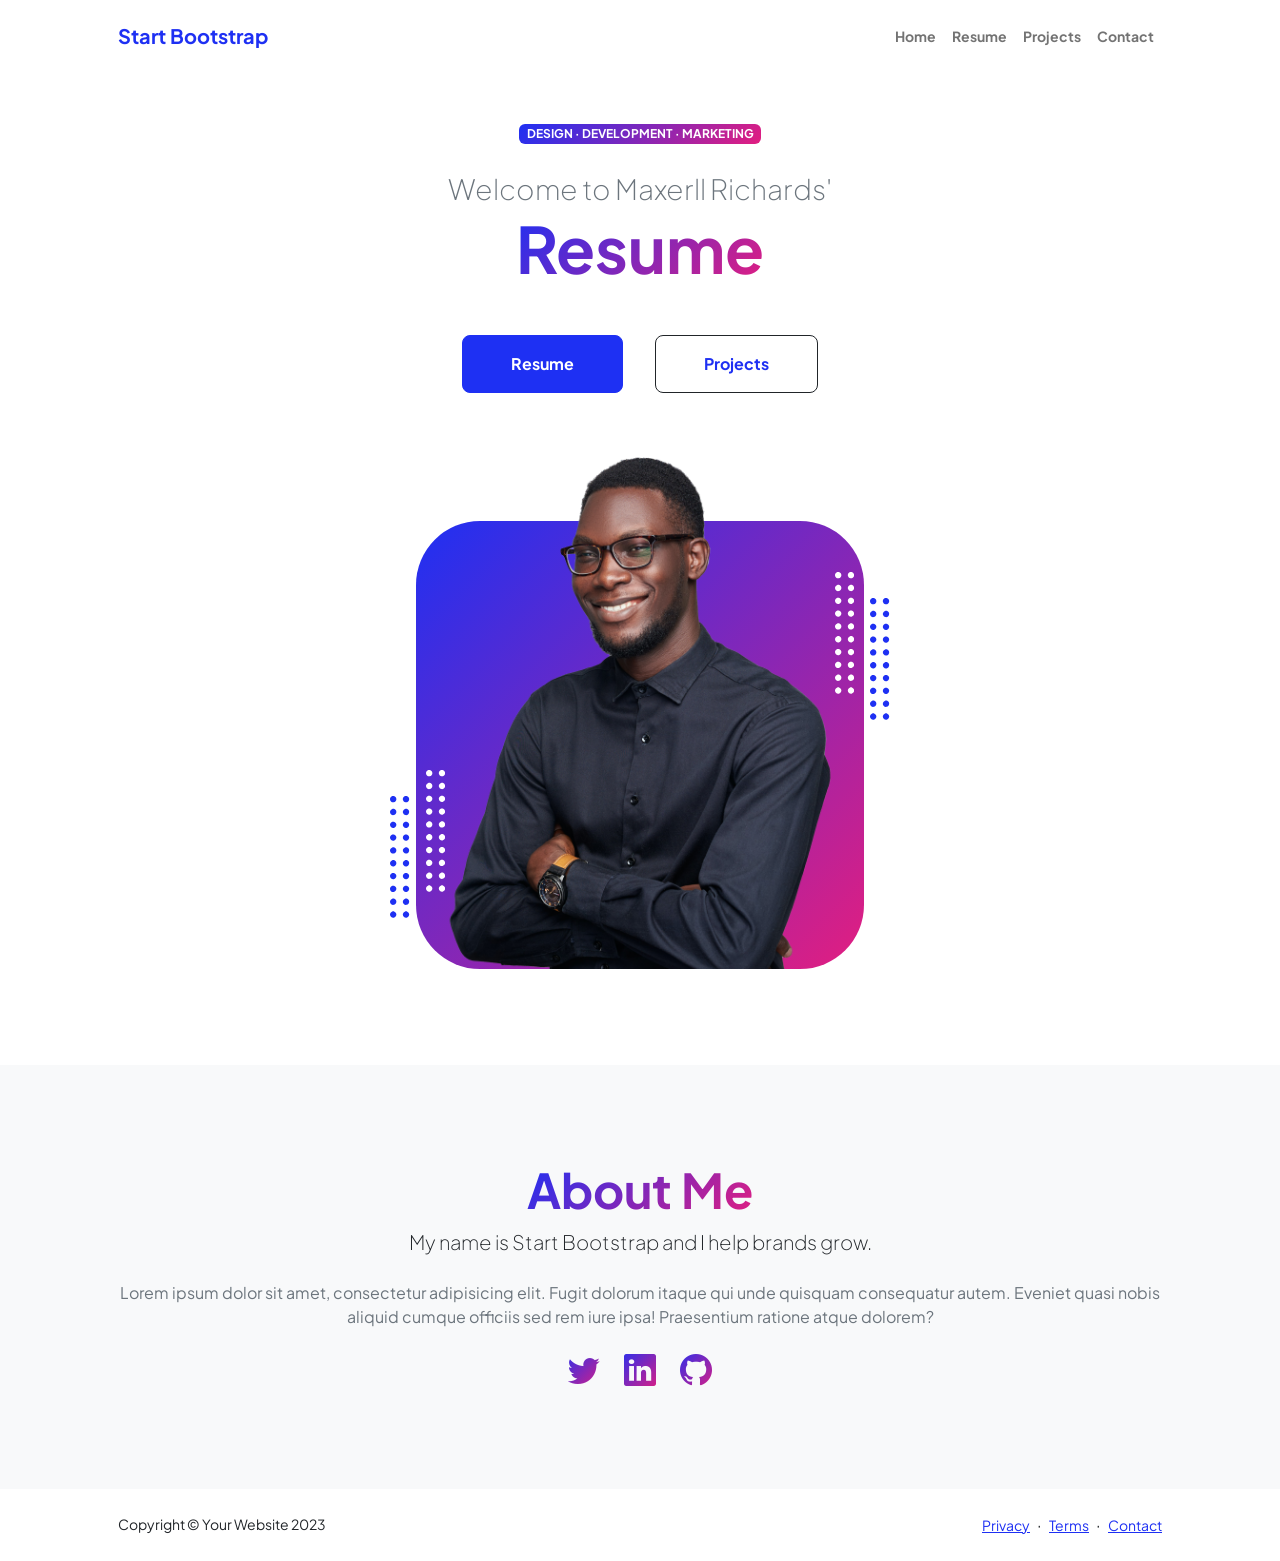
==== index.html @ 3e72905b "initial setup" ====
<!DOCTYPE html>
<html lang="en">
    <head>
        <meta charset="utf-8" />
        <meta name="viewport" content="width=device-width, initial-scale=1, shrink-to-fit=no" />
        <meta name="description" content="" />
        <meta name="author" content="" />
        <title>Personal - Start Bootstrap Theme</title>
        <!-- Favicon-->
        <link rel="icon" type="image/x-icon" href="assets/favicon.ico" />
        <!-- Custom Google font-->
        <link rel="preconnect" href="https://fonts.googleapis.com" />
        <link rel="preconnect" href="https://fonts.gstatic.com" crossorigin />
        <link href="https://fonts.googleapis.com/css2?family=Plus+Jakarta+Sans:wght@100;200;300;400;500;600;700;800;900&amp;display=swap" rel="stylesheet" />
        <!-- Bootstrap icons-->
        <link href="https://cdn.jsdelivr.net/npm/bootstrap-icons@1.8.1/font/bootstrap-icons.css" rel="stylesheet" />
        <!-- Core theme CSS (includes Bootstrap)-->
        <link href="css/styles.css" rel="stylesheet" />
    </head>
    <body class="d-flex flex-column h-100">
        <main class="flex-shrink-0">
            <!-- Navigation-->
            <nav class="navbar navbar-expand-lg navbar-light bg-white py-3">
                <div class="container px-5">
                    <a class="navbar-brand" href="index.html"><span class="fw-bolder text-primary">Start Bootstrap</span></a>
                    <button class="navbar-toggler" type="button" data-bs-toggle="collapse" data-bs-target="#navbarSupportedContent" aria-controls="navbarSupportedContent" aria-expanded="false" aria-label="Toggle navigation"><span class="navbar-toggler-icon"></span></button>
                    <div class="collapse navbar-collapse" id="navbarSupportedContent">
                        <ul class="navbar-nav ms-auto mb-2 mb-lg-0 small fw-bolder">
                            <li class="nav-item"><a class="nav-link" href="index.html">Home</a></li>
                            <li class="nav-item"><a class="nav-link" href="resume.html">Resume</a></li>
                            <li class="nav-item"><a class="nav-link" href="projects.html">Projects</a></li>
                            <li class="nav-item"><a class="nav-link" href="contact.html">Contact</a></li>
                        </ul>
                    </div>
                </div>
            </nav>
            <!-- Header-->
            <header class="py-5">
                <div class="container px-5 pb-5">
                    <div class="row gx-5 align-items-center">
                        <div class="col-xxl-5">
                            <!-- Header text content-->
                            <div class="text-center text-xxl-start">
                                <div class="badge bg-gradient-primary-to-secondary text-white mb-4"><div class="text-uppercase">Design &middot; Development &middot; Marketing</div></div>
                                <div class="fs-3 fw-light text-muted">Welcome to Maxerll Richards'</div>
                                <h1 class="display-3 fw-bolder mb-5"><span class="text-gradient d-inline">Resume</span></h1>
                                <div class="d-grid gap-3 d-sm-flex justify-content-sm-center justify-content-xxl-start mb-3">
                                    <a class="btn btn-primary btn-lg px-5 py-3 me-sm-3 fs-6 fw-bolder" href="resume.html">Resume</a>
                                    <a class="btn btn-outline-dark btn-lg px-5 py-3 fs-6 fw-bolder" href="projects.html">Projects</a>
                                </div>
                            </div>
                        </div>
                        <div class="col-xxl-7">
                            <!-- Header profile picture-->
                            <div class="d-flex justify-content-center mt-5 mt-xxl-0">
                                <div class="profile bg-gradient-primary-to-secondary">
                                    <!-- TIP: For best results, use a photo with a transparent background like the demo example below-->
                                    <!-- Watch a tutorial on how to do this on YouTube (link)-->
                                    <img class="profile-img" src="assets/profile.png" alt="..." />
                                    <div class="dots-1">
                                        <!-- SVG Dots-->
                                        <svg version="1.1" xmlns="http://www.w3.org/2000/svg" xmlns:xlink="http://www.w3.org/1999/xlink" x="0px" y="0px" viewBox="0 0 191.6 1215.4" style="enable-background: new 0 0 191.6 1215.4" xml:space="preserve">
                                            <g transform="translate(0.000000,1280.000000) scale(0.100000,-0.100000)">
                                                <path d="M227.7,12788.6c-105-35-200-141-222-248c-43-206,163-412,369-369c155,32,275,190,260,339c-11,105-90,213-190,262        C383.7,12801.6,289.7,12808.6,227.7,12788.6z"></path>
                                                <path d="M1507.7,12788.6c-151-50-253-216-222-362c25-119,136-230,254-255c194-41,395,142,375,339c-11,105-90,213-190,262        C1663.7,12801.6,1569.7,12808.6,1507.7,12788.6z"></path>
                                                <path d="M227.7,11508.6c-105-35-200-141-222-248c-43-206,163-412,369-369c155,32,275,190,260,339c-11,105-90,213-190,262        C383.7,11521.6,289.7,11528.6,227.7,11508.6z"></path>
                                                <path d="M1507.7,11508.6c-151-50-253-216-222-362c25-119,136-230,254-255c194-41,395,142,375,339c-11,105-90,213-190,262        C1663.7,11521.6,1569.7,11528.6,1507.7,11508.6z"></path>
                                                <path d="M227.7,10228.6c-105-35-200-141-222-248c-43-206,163-412,369-369c155,32,275,190,260,339c-11,105-90,213-190,262        C383.7,10241.6,289.7,10248.6,227.7,10228.6z"></path>
                                                <path d="M1507.7,10228.6c-105-35-200-141-222-248c-43-206,163-412,369-369c155,32,275,190,260,339c-11,105-90,213-190,262        C1663.7,10241.6,1569.7,10248.6,1507.7,10228.6z"></path>
                                                <path d="M227.7,8948.6c-105-35-200-141-222-248c-43-206,163-412,369-369c155,32,275,190,260,339c-11,105-90,213-190,262        C383.7,8961.6,289.7,8968.6,227.7,8948.6z"></path>
                                                <path d="M1507.7,8948.6c-105-35-200-141-222-248c-43-206,163-412,369-369c155,32,275,190,260,339c-11,105-90,213-190,262        C1663.7,8961.6,1569.7,8968.6,1507.7,8948.6z"></path>
                                                <path d="M227.7,7668.6c-105-35-200-141-222-248c-43-206,163-412,369-369c155,32,275,190,260,339c-11,105-90,213-190,262        C383.7,7681.6,289.7,7688.6,227.7,7668.6z"></path>
                                                <path d="M1507.7,7668.6c-105-35-200-141-222-248c-43-206,163-412,369-369c155,32,275,190,260,339c-11,105-90,213-190,262        C1663.7,7681.6,1569.7,7688.6,1507.7,7668.6z"></path>
                                                <path d="M227.7,6388.6c-105-35-200-141-222-248c-43-206,163-412,369-369c155,32,275,190,260,339c-11,105-90,213-190,262        C383.7,6401.6,289.7,6408.6,227.7,6388.6z"></path>
                                                <path d="M1507.7,6388.6c-105-35-200-141-222-248c-43-206,163-412,369-369c155,32,275,190,260,339c-11,105-90,213-190,262        C1663.7,6401.6,1569.7,6408.6,1507.7,6388.6z"></path>
                                                <path d="M227.7,5108.6c-105-35-200-141-222-248c-43-206,163-412,369-369c155,32,275,190,260,339c-11,105-90,213-190,262        C383.7,5121.6,289.7,5128.6,227.7,5108.6z"></path>
                                                <path d="M1507.7,5108.6c-105-35-200-141-222-248c-43-206,163-412,369-369c155,32,275,190,260,339c-11,105-90,213-190,262        C1663.7,5121.6,1569.7,5128.6,1507.7,5108.6z"></path>
                                                <path d="M227.7,3828.6c-105-35-200-141-222-248c-43-206,163-412,369-369c155,32,275,190,260,339c-11,105-90,213-190,262        C383.7,3841.6,289.7,3848.6,227.7,3828.6z"></path>
                                                <path d="M1507.7,3828.6c-105-35-200-141-222-248c-43-206,163-412,369-369c155,32,275,190,260,339c-11,105-90,213-190,262        C1663.7,3841.6,1569.7,3848.6,1507.7,3828.6z"></path>
                                                <path d="M227.7,2548.6c-105-35-200-141-222-248c-43-206,163-412,369-369c155,32,275,190,260,339c-11,105-90,213-190,262        C383.7,2561.6,289.7,2568.6,227.7,2548.6z"></path>
                                                <path d="M1507.7,2548.6c-105-35-200-141-222-248c-43-206,163-412,369-369c155,32,275,190,260,339c-11,105-90,213-190,262        C1663.7,2561.6,1569.7,2568.6,1507.7,2548.6z"></path>
                                                <path d="M227.7,1268.6c-105-35-200-141-222-248c-43-206,163-412,369-369c155,32,275,190,260,339c-11,105-90,213-190,262        C383.7,1281.6,289.7,1288.6,227.7,1268.6z"></path>
                                                <path d="M1507.7,1268.6c-105-35-200-141-222-248c-43-206,163-412,369-369c155,32,275,190,260,339c-11,105-90,213-190,262        C1663.7,1281.6,1569.7,1288.6,1507.7,1268.6z"></path>
                                            </g>
                                        </svg>
                                        <!-- END of SVG dots-->
                                    </div>
                                    <div class="dots-2">
                                        <!-- SVG Dots-->
                                        <svg version="1.1" xmlns="http://www.w3.org/2000/svg" xmlns:xlink="http://www.w3.org/1999/xlink" x="0px" y="0px" viewBox="0 0 191.6 1215.4" style="enable-background: new 0 0 191.6 1215.4" xml:space="preserve">
                                            <g transform="translate(0.000000,1280.000000) scale(0.100000,-0.100000)">
                                                <path d="M227.7,12788.6c-105-35-200-141-222-248c-43-206,163-412,369-369c155,32,275,190,260,339c-11,105-90,213-190,262        C383.7,12801.6,289.7,12808.6,227.7,12788.6z"></path>
                                                <path d="M1507.7,12788.6c-151-50-253-216-222-362c25-119,136-230,254-255c194-41,395,142,375,339c-11,105-90,213-190,262        C1663.7,12801.6,1569.7,12808.6,1507.7,12788.6z"></path>
                                                <path d="M227.7,11508.6c-105-35-200-141-222-248c-43-206,163-412,369-369c155,32,275,190,260,339c-11,105-90,213-190,262        C383.7,11521.6,289.7,11528.6,227.7,11508.6z"></path>
                                                <path d="M1507.7,11508.6c-151-50-253-216-222-362c25-119,136-230,254-255c194-41,395,142,375,339c-11,105-90,213-190,262        C1663.7,11521.6,1569.7,11528.6,1507.7,11508.6z"></path>
                                                <path d="M227.7,10228.6c-105-35-200-141-222-248c-43-206,163-412,369-369c155,32,275,190,260,339c-11,105-90,213-190,262        C383.7,10241.6,289.7,10248.6,227.7,10228.6z"></path>
                                                <path d="M1507.7,10228.6c-105-35-200-141-222-248c-43-206,163-412,369-369c155,32,275,190,260,339c-11,105-90,213-190,262        C1663.7,10241.6,1569.7,10248.6,1507.7,10228.6z"></path>
                                                <path d="M227.7,8948.6c-105-35-200-141-222-248c-43-206,163-412,369-369c155,32,275,190,260,339c-11,105-90,213-190,262        C383.7,8961.6,289.7,8968.6,227.7,8948.6z"></path>
                                                <path d="M1507.7,8948.6c-105-35-200-141-222-248c-43-206,163-412,369-369c155,32,275,190,260,339c-11,105-90,213-190,262        C1663.7,8961.6,1569.7,8968.6,1507.7,8948.6z"></path>
                                                <path d="M227.7,7668.6c-105-35-200-141-222-248c-43-206,163-412,369-369c155,32,275,190,260,339c-11,105-90,213-190,262        C383.7,7681.6,289.7,7688.6,227.7,7668.6z"></path>
                                                <path d="M1507.7,7668.6c-105-35-200-141-222-248c-43-206,163-412,369-369c155,32,275,190,260,339c-11,105-90,213-190,262        C1663.7,7681.6,1569.7,7688.6,1507.7,7668.6z"></path>
                                                <path d="M227.7,6388.6c-105-35-200-141-222-248c-43-206,163-412,369-369c155,32,275,190,260,339c-11,105-90,213-190,262        C383.7,6401.6,289.7,6408.6,227.7,6388.6z"></path>
                                                <path d="M1507.7,6388.6c-105-35-200-141-222-248c-43-206,163-412,369-369c155,32,275,190,260,339c-11,105-90,213-190,262        C1663.7,6401.6,1569.7,6408.6,1507.7,6388.6z"></path>
                                                <path d="M227.7,5108.6c-105-35-200-141-222-248c-43-206,163-412,369-369c155,32,275,190,260,339c-11,105-90,213-190,262        C383.7,5121.6,289.7,5128.6,227.7,5108.6z"></path>
                                                <path d="M1507.7,5108.6c-105-35-200-141-222-248c-43-206,163-412,369-369c155,32,275,190,260,339c-11,105-90,213-190,262        C1663.7,5121.6,1569.7,5128.6,1507.7,5108.6z"></path>
                                                <path d="M227.7,3828.6c-105-35-200-141-222-248c-43-206,163-412,369-369c155,32,275,190,260,339c-11,105-90,213-190,262        C383.7,3841.6,289.7,3848.6,227.7,3828.6z"></path>
                                                <path d="M1507.7,3828.6c-105-35-200-141-222-248c-43-206,163-412,369-369c155,32,275,190,260,339c-11,105-90,213-190,262        C1663.7,3841.6,1569.7,3848.6,1507.7,3828.6z"></path>
                                                <path d="M227.7,2548.6c-105-35-200-141-222-248c-43-206,163-412,369-369c155,32,275,190,260,339c-11,105-90,213-190,262        C383.7,2561.6,289.7,2568.6,227.7,2548.6z"></path>
                                                <path d="M1507.7,2548.6c-105-35-200-141-222-248c-43-206,163-412,369-369c155,32,275,190,260,339c-11,105-90,213-190,262        C1663.7,2561.6,1569.7,2568.6,1507.7,2548.6z"></path>
                                                <path d="M227.7,1268.6c-105-35-200-141-222-248c-43-206,163-412,369-369c155,32,275,190,260,339c-11,105-90,213-190,262        C383.7,1281.6,289.7,1288.6,227.7,1268.6z"></path>
                                                <path d="M1507.7,1268.6c-105-35-200-141-222-248c-43-206,163-412,369-369c155,32,275,190,260,339c-11,105-90,213-190,262        C1663.7,1281.6,1569.7,1288.6,1507.7,1268.6z"></path>
                                            </g>
                                        </svg>
                                        <!-- END of SVG dots-->
                                    </div>
                                    <div class="dots-3">
                                        <!-- SVG Dots-->
                                        <svg version="1.1" xmlns="http://www.w3.org/2000/svg" xmlns:xlink="http://www.w3.org/1999/xlink" x="0px" y="0px" viewBox="0 0 191.6 1215.4" style="enable-background: new 0 0 191.6 1215.4" xml:space="preserve">
                                            <g transform="translate(0.000000,1280.000000) scale(0.100000,-0.100000)">
                                                <path d="M227.7,12788.6c-105-35-200-141-222-248c-43-206,163-412,369-369c155,32,275,190,260,339c-11,105-90,213-190,262        C383.7,12801.6,289.7,12808.6,227.7,12788.6z"></path>
                                                <path d="M1507.7,12788.6c-151-50-253-216-222-362c25-119,136-230,254-255c194-41,395,142,375,339c-11,105-90,213-190,262        C1663.7,12801.6,1569.7,12808.6,1507.7,12788.6z"></path>
                                                <path d="M227.7,11508.6c-105-35-200-141-222-248c-43-206,163-412,369-369c155,32,275,190,260,339c-11,105-90,213-190,262        C383.7,11521.6,289.7,11528.6,227.7,11508.6z"></path>
                                                <path d="M1507.7,11508.6c-151-50-253-216-222-362c25-119,136-230,254-255c194-41,395,142,375,339c-11,105-90,213-190,262        C1663.7,11521.6,1569.7,11528.6,1507.7,11508.6z"></path>
                                                <path d="M227.7,10228.6c-105-35-200-141-222-248c-43-206,163-412,369-369c155,32,275,190,260,339c-11,105-90,213-190,262        C383.7,10241.6,289.7,10248.6,227.7,10228.6z"></path>
                                                <path d="M1507.7,10228.6c-105-35-200-141-222-248c-43-206,163-412,369-369c155,32,275,190,260,339c-11,105-90,213-190,262        C1663.7,10241.6,1569.7,10248.6,1507.7,10228.6z"></path>
                                                <path d="M227.7,8948.6c-105-35-200-141-222-248c-43-206,163-412,369-369c155,32,275,190,260,339c-11,105-90,213-190,262        C383.7,8961.6,289.7,8968.6,227.7,8948.6z"></path>
                                                <path d="M1507.7,8948.6c-105-35-200-141-222-248c-43-206,163-412,369-369c155,32,275,190,260,339c-11,105-90,213-190,262        C1663.7,8961.6,1569.7,8968.6,1507.7,8948.6z"></path>
                                                <path d="M227.7,7668.6c-105-35-200-141-222-248c-43-206,163-412,369-369c155,32,275,190,260,339c-11,105-90,213-190,262        C383.7,7681.6,289.7,7688.6,227.7,7668.6z"></path>
                                                <path d="M1507.7,7668.6c-105-35-200-141-222-248c-43-206,163-412,369-369c155,32,275,190,260,339c-11,105-90,213-190,262        C1663.7,7681.6,1569.7,7688.6,1507.7,7668.6z"></path>
                                                <path d="M227.7,6388.6c-105-35-200-141-222-248c-43-206,163-412,369-369c155,32,275,190,260,339c-11,105-90,213-190,262        C383.7,6401.6,289.7,6408.6,227.7,6388.6z"></path>
                                                <path d="M1507.7,6388.6c-105-35-200-141-222-248c-43-206,163-412,369-369c155,32,275,190,260,339c-11,105-90,213-190,262        C1663.7,6401.6,1569.7,6408.6,1507.7,6388.6z"></path>
                                                <path d="M227.7,5108.6c-105-35-200-141-222-248c-43-206,163-412,369-369c155,32,275,190,260,339c-11,105-90,213-190,262        C383.7,5121.6,289.7,5128.6,227.7,5108.6z"></path>
                                                <path d="M1507.7,5108.6c-105-35-200-141-222-248c-43-206,163-412,369-369c155,32,275,190,260,339c-11,105-90,213-190,262        C1663.7,5121.6,1569.7,5128.6,1507.7,5108.6z"></path>
                                                <path d="M227.7,3828.6c-105-35-200-141-222-248c-43-206,163-412,369-369c155,32,275,190,260,339c-11,105-90,213-190,262        C383.7,3841.6,289.7,3848.6,227.7,3828.6z"></path>
                                                <path d="M1507.7,3828.6c-105-35-200-141-222-248c-43-206,163-412,369-369c155,32,275,190,260,339c-11,105-90,213-190,262        C1663.7,3841.6,1569.7,3848.6,1507.7,3828.6z"></path>
                                                <path d="M227.7,2548.6c-105-35-200-141-222-248c-43-206,163-412,369-369c155,32,275,190,260,339c-11,105-90,213-190,262        C383.7,2561.6,289.7,2568.6,227.7,2548.6z"></path>
                                                <path d="M1507.7,2548.6c-105-35-200-141-222-248c-43-206,163-412,369-369c155,32,275,190,260,339c-11,105-90,213-190,262        C1663.7,2561.6,1569.7,2568.6,1507.7,2548.6z"></path>
                                                <path d="M227.7,1268.6c-105-35-200-141-222-248c-43-206,163-412,369-369c155,32,275,190,260,339c-11,105-90,213-190,262        C383.7,1281.6,289.7,1288.6,227.7,1268.6z"></path>
                                                <path d="M1507.7,1268.6c-105-35-200-141-222-248c-43-206,163-412,369-369c155,32,275,190,260,339c-11,105-90,213-190,262        C1663.7,1281.6,1569.7,1288.6,1507.7,1268.6z"></path>
                                            </g>
                                        </svg>
                                        <!-- END of SVG dots-->
                                    </div>
                                    <div class="dots-4">
                                        <!-- SVG Dots-->
                                        <svg version="1.1" xmlns="http://www.w3.org/2000/svg" xmlns:xlink="http://www.w3.org/1999/xlink" x="0px" y="0px" viewBox="0 0 191.6 1215.4" style="enable-background: new 0 0 191.6 1215.4" xml:space="preserve">
                                            <g transform="translate(0.000000,1280.000000) scale(0.100000,-0.100000)">
                                                <path d="M227.7,12788.6c-105-35-200-141-222-248c-43-206,163-412,369-369c155,32,275,190,260,339c-11,105-90,213-190,262        C383.7,12801.6,289.7,12808.6,227.7,12788.6z"></path>
                                                <path d="M1507.7,12788.6c-151-50-253-216-222-362c25-119,136-230,254-255c194-41,395,142,375,339c-11,105-90,213-190,262        C1663.7,12801.6,1569.7,12808.6,1507.7,12788.6z"></path>
                                                <path d="M227.7,11508.6c-105-35-200-141-222-248c-43-206,163-412,369-369c155,32,275,190,260,339c-11,105-90,213-190,262        C383.7,11521.6,289.7,11528.6,227.7,11508.6z"></path>
                                                <path d="M1507.7,11508.6c-151-50-253-216-222-362c25-119,136-230,254-255c194-41,395,142,375,339c-11,105-90,213-190,262        C1663.7,11521.6,1569.7,11528.6,1507.7,11508.6z"></path>
                                                <path d="M227.7,10228.6c-105-35-200-141-222-248c-43-206,163-412,369-369c155,32,275,190,260,339c-11,105-90,213-190,262        C383.7,10241.6,289.7,10248.6,227.7,10228.6z"></path>
                                                <path d="M1507.7,10228.6c-105-35-200-141-222-248c-43-206,163-412,369-369c155,32,275,190,260,339c-11,105-90,213-190,262        C1663.7,10241.6,1569.7,10248.6,1507.7,10228.6z"></path>
                                                <path d="M227.7,8948.6c-105-35-200-141-222-248c-43-206,163-412,369-369c155,32,275,190,260,339c-11,105-90,213-190,262        C383.7,8961.6,289.7,8968.6,227.7,8948.6z"></path>
                                                <path d="M1507.7,8948.6c-105-35-200-141-222-248c-43-206,163-412,369-369c155,32,275,190,260,339c-11,105-90,213-190,262        C1663.7,8961.6,1569.7,8968.6,1507.7,8948.6z"></path>
                                                <path d="M227.7,7668.6c-105-35-200-141-222-248c-43-206,163-412,369-369c155,32,275,190,260,339c-11,105-90,213-190,262        C383.7,7681.6,289.7,7688.6,227.7,7668.6z"></path>
                                                <path d="M1507.7,7668.6c-105-35-200-141-222-248c-43-206,163-412,369-369c155,32,275,190,260,339c-11,105-90,213-190,262        C1663.7,7681.6,1569.7,7688.6,1507.7,7668.6z"></path>
                                                <path d="M227.7,6388.6c-105-35-200-141-222-248c-43-206,163-412,369-369c155,32,275,190,260,339c-11,105-90,213-190,262        C383.7,6401.6,289.7,6408.6,227.7,6388.6z"></path>
                                                <path d="M1507.7,6388.6c-105-35-200-141-222-248c-43-206,163-412,369-369c155,32,275,190,260,339c-11,105-90,213-190,262        C1663.7,6401.6,1569.7,6408.6,1507.7,6388.6z"></path>
                                                <path d="M227.7,5108.6c-105-35-200-141-222-248c-43-206,163-412,369-369c155,32,275,190,260,339c-11,105-90,213-190,262        C383.7,5121.6,289.7,5128.6,227.7,5108.6z"></path>
                                                <path d="M1507.7,5108.6c-105-35-200-141-222-248c-43-206,163-412,369-369c155,32,275,190,260,339c-11,105-90,213-190,262        C1663.7,5121.6,1569.7,5128.6,1507.7,5108.6z"></path>
                                                <path d="M227.7,3828.6c-105-35-200-141-222-248c-43-206,163-412,369-369c155,32,275,190,260,339c-11,105-90,213-190,262        C383.7,3841.6,289.7,3848.6,227.7,3828.6z"></path>
                                                <path d="M1507.7,3828.6c-105-35-200-141-222-248c-43-206,163-412,369-369c155,32,275,190,260,339c-11,105-90,213-190,262        C1663.7,3841.6,1569.7,3848.6,1507.7,3828.6z"></path>
                                                <path d="M227.7,2548.6c-105-35-200-141-222-248c-43-206,163-412,369-369c155,32,275,190,260,339c-11,105-90,213-190,262        C383.7,2561.6,289.7,2568.6,227.7,2548.6z"></path>
                                                <path d="M1507.7,2548.6c-105-35-200-141-222-248c-43-206,163-412,369-369c155,32,275,190,260,339c-11,105-90,213-190,262        C1663.7,2561.6,1569.7,2568.6,1507.7,2548.6z"></path>
                                                <path d="M227.7,1268.6c-105-35-200-141-222-248c-43-206,163-412,369-369c155,32,275,190,260,339c-11,105-90,213-190,262        C383.7,1281.6,289.7,1288.6,227.7,1268.6z"></path>
                                                <path d="M1507.7,1268.6c-105-35-200-141-222-248c-43-206,163-412,369-369c155,32,275,190,260,339c-11,105-90,213-190,262        C1663.7,1281.6,1569.7,1288.6,1507.7,1268.6z"></path>
                                            </g>
                                        </svg>
                                        <!-- END of SVG dots-->
                                    </div>
                                </div>
                            </div>
                        </div>
                    </div>
                </div>
            </header>
            <!-- About Section-->
            <section class="bg-light py-5">
                <div class="container px-5">
                    <div class="row gx-5 justify-content-center">
                        <div class="col-xxl-8">
                            <div class="text-center my-5">
                                <h2 class="display-5 fw-bolder"><span class="text-gradient d-inline">About Me</span></h2>
                                <p class="lead fw-light mb-4">My name is Start Bootstrap and I help brands grow.</p>
                                <p class="text-muted">Lorem ipsum dolor sit amet, consectetur adipisicing elit. Fugit dolorum itaque qui unde quisquam consequatur autem. Eveniet quasi nobis aliquid cumque officiis sed rem iure ipsa! Praesentium ratione atque dolorem?</p>
                                <div class="d-flex justify-content-center fs-2 gap-4">
                                    <a class="text-gradient" href="#!"><i class="bi bi-twitter"></i></a>
                                    <a class="text-gradient" href="#!"><i class="bi bi-linkedin"></i></a>
                                    <a class="text-gradient" href="#!"><i class="bi bi-github"></i></a>
                                </div>
                            </div>
                        </div>
                    </div>
                </div>
            </section>
        </main>
        <!-- Footer-->
        <footer class="bg-white py-4 mt-auto">
            <div class="container px-5">
                <div class="row align-items-center justify-content-between flex-column flex-sm-row">
                    <div class="col-auto"><div class="small m-0">Copyright &copy; Your Website 2023</div></div>
                    <div class="col-auto">
                        <a class="small" href="#!">Privacy</a>
                        <span class="mx-1">&middot;</span>
                        <a class="small" href="#!">Terms</a>
                        <span class="mx-1">&middot;</span>
                        <a class="small" href="#!">Contact</a>
                    </div>
                </div>
            </div>
        </footer>
        <!-- Bootstrap core JS-->
        <script src="https://cdn.jsdelivr.net/npm/bootstrap@5.2.3/dist/js/bootstrap.bundle.min.js"></script>
        <!-- Core theme JS-->
        <script src="js/scripts.js"></script>
    </body>
</html>
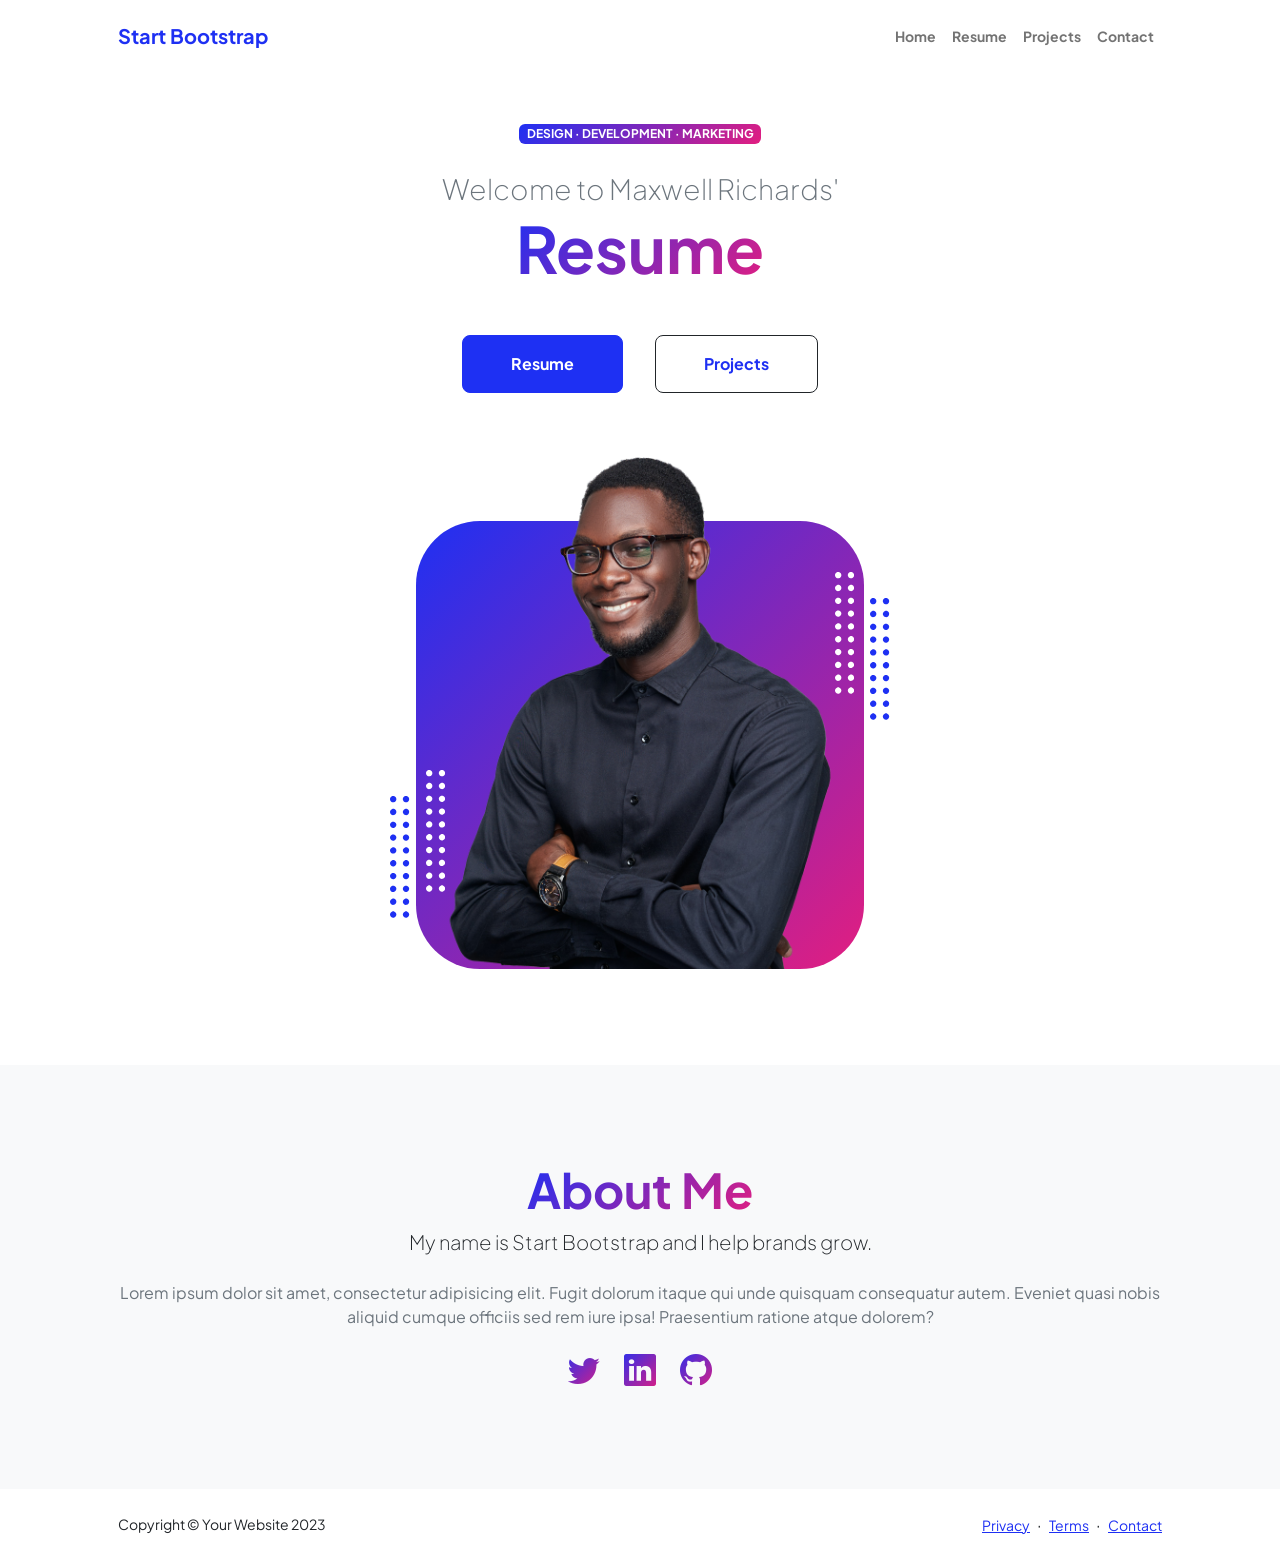
==== commit b7c2a36e: "Title Fix" ====
--- a/index.html
+++ b/index.html
@@ -42,7 +42,7 @@
                             <!-- Header text content-->
                             <div class="text-center text-xxl-start">
                                 <div class="badge bg-gradient-primary-to-secondary text-white mb-4"><div class="text-uppercase">Design &middot; Development &middot; Marketing</div></div>
-                                <div class="fs-3 fw-light text-muted">Welcome to Maxerll Richards'</div>
+                                <div class="fs-3 fw-light text-muted">Welcome to Maxwell Richards'</div>
                                 <h1 class="display-3 fw-bolder mb-5"><span class="text-gradient d-inline">Resume</span></h1>
                                 <div class="d-grid gap-3 d-sm-flex justify-content-sm-center justify-content-xxl-start mb-3">
                                     <a class="btn btn-primary btn-lg px-5 py-3 me-sm-3 fs-6 fw-bolder" href="resume.html">Resume</a>
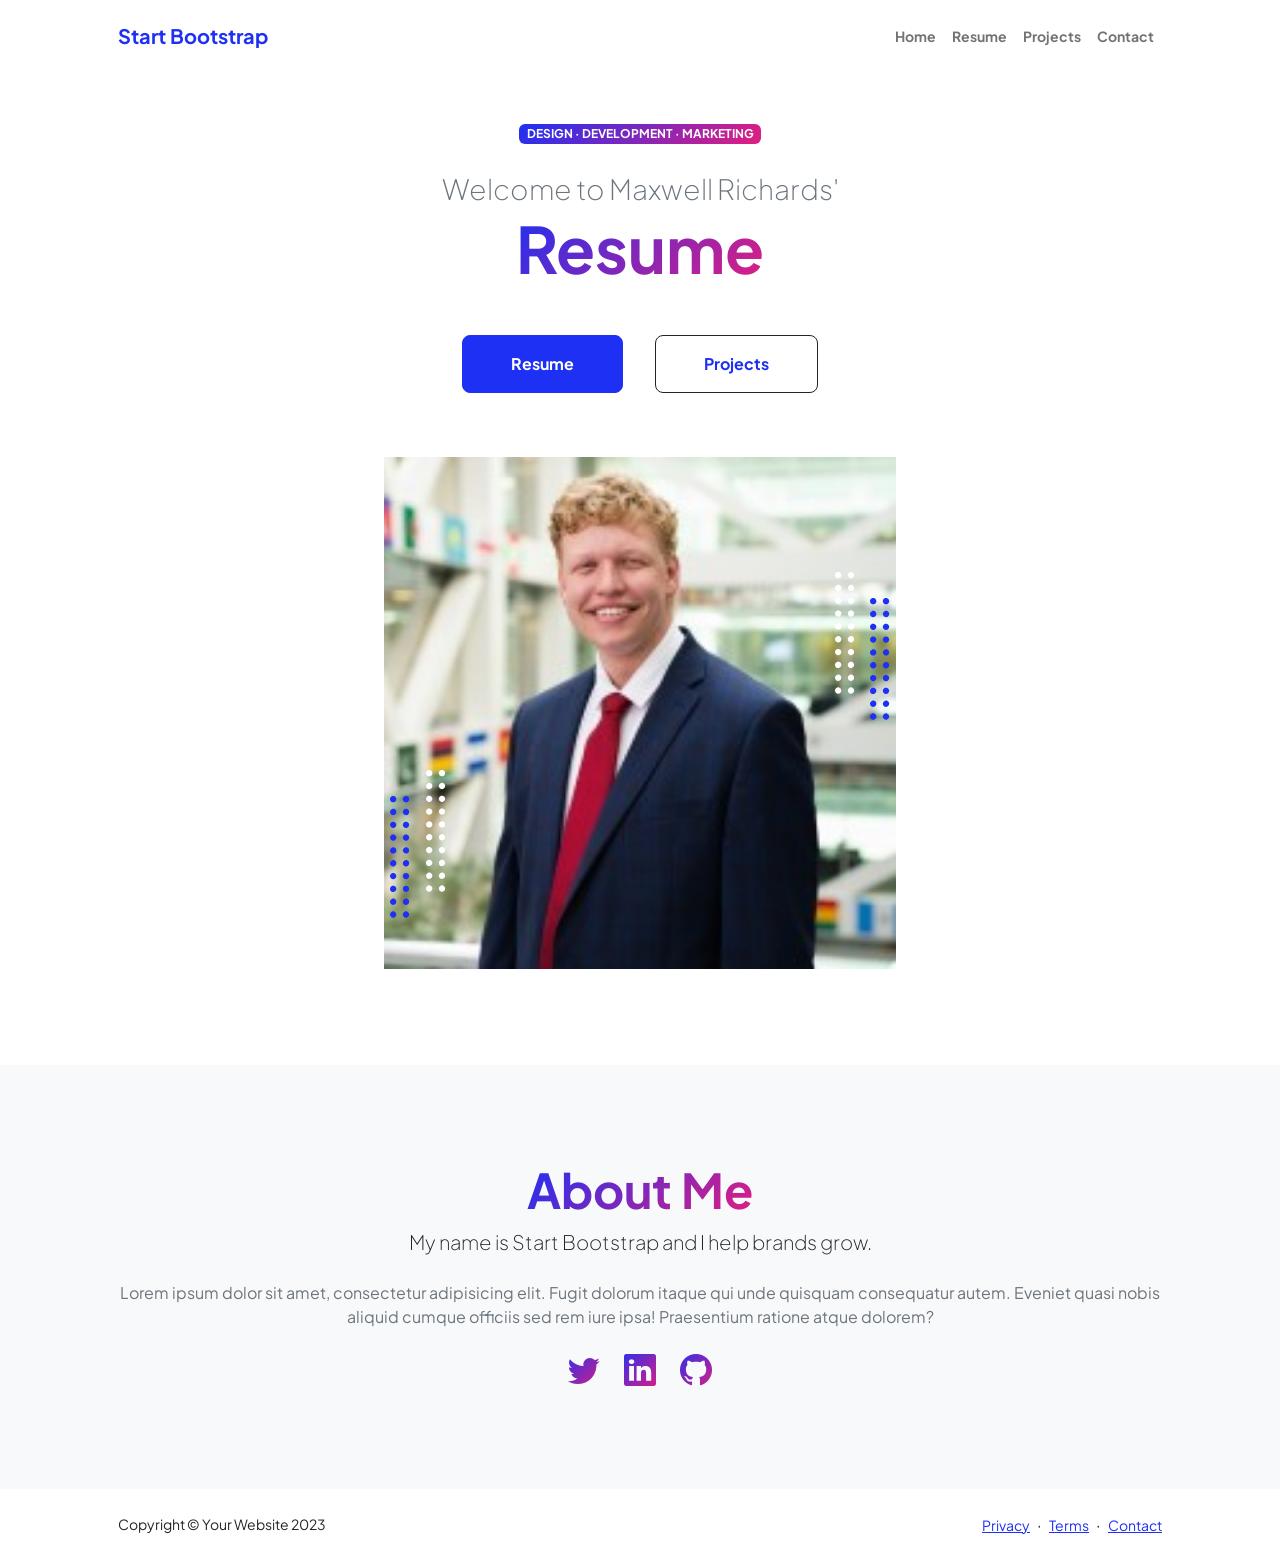
==== commit 1ccefe17: "made changes to website such as photos and descriptions" ====
--- a/index.html
+++ b/index.html
@@ -56,7 +56,7 @@
                                 <div class="profile bg-gradient-primary-to-secondary">
                                     <!-- TIP: For best results, use a photo with a transparent background like the demo example below-->
                                     <!-- Watch a tutorial on how to do this on YouTube (link)-->
-                                    <img class="profile-img" src="assets/profile.png" alt="..." />
+                                    <img class="profile-img" src="WebsiteProfilePhoto.jpeg" alt="..." />
                                     <div class="dots-1">
                                         <!-- SVG Dots-->
                                         <svg version="1.1" xmlns="http://www.w3.org/2000/svg" xmlns:xlink="http://www.w3.org/1999/xlink" x="0px" y="0px" viewBox="0 0 191.6 1215.4" style="enable-background: new 0 0 191.6 1215.4" xml:space="preserve">
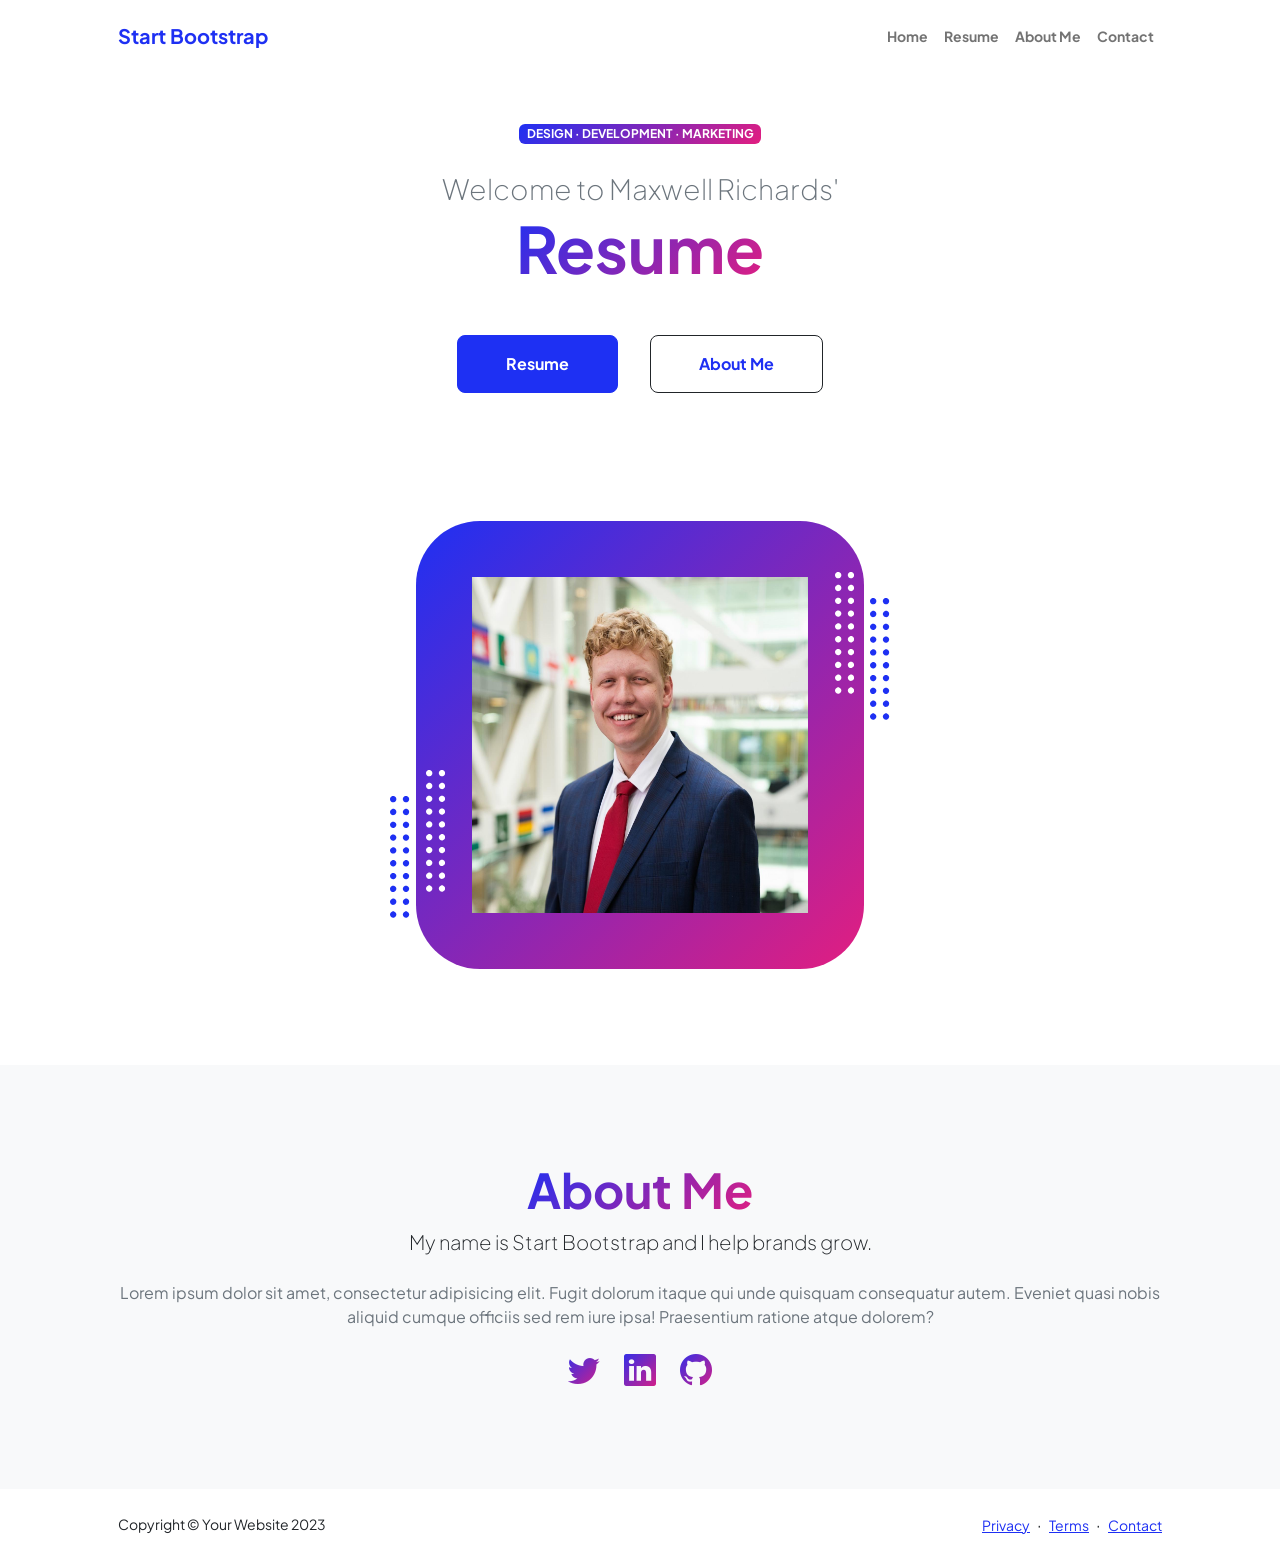
==== commit d5ad15e8: "made changes to photo size, etc" ====
--- a/index.html
+++ b/index.html
@@ -28,7 +28,7 @@
                         <ul class="navbar-nav ms-auto mb-2 mb-lg-0 small fw-bolder">
                             <li class="nav-item"><a class="nav-link" href="index.html">Home</a></li>
                             <li class="nav-item"><a class="nav-link" href="resume.html">Resume</a></li>
-                            <li class="nav-item"><a class="nav-link" href="projects.html">Projects</a></li>
+                            <li class="nav-item"><a class="nav-link" href="projects.html">About Me</a></li>
                             <li class="nav-item"><a class="nav-link" href="contact.html">Contact</a></li>
                         </ul>
                     </div>
@@ -46,7 +46,7 @@
                                 <h1 class="display-3 fw-bolder mb-5"><span class="text-gradient d-inline">Resume</span></h1>
                                 <div class="d-grid gap-3 d-sm-flex justify-content-sm-center justify-content-xxl-start mb-3">
                                     <a class="btn btn-primary btn-lg px-5 py-3 me-sm-3 fs-6 fw-bolder" href="resume.html">Resume</a>
-                                    <a class="btn btn-outline-dark btn-lg px-5 py-3 fs-6 fw-bolder" href="projects.html">Projects</a>
+                                    <a class="btn btn-outline-dark btn-lg px-5 py-3 fs-6 fw-bolder" href="projects.html">About Me</a>
                                 </div>
                             </div>
                         </div>
@@ -56,7 +56,7 @@
                                 <div class="profile bg-gradient-primary-to-secondary">
                                     <!-- TIP: For best results, use a photo with a transparent background like the demo example below-->
                                     <!-- Watch a tutorial on how to do this on YouTube (link)-->
-                                    <img class="profile-img" src="WebsiteProfilePhoto.jpeg" alt="..." />
+                                    <img class="profile-img" src="cropped_torso.jpg" alt="..." />
                                     <div class="dots-1">
                                         <!-- SVG Dots-->
                                         <svg version="1.1" xmlns="http://www.w3.org/2000/svg" xmlns:xlink="http://www.w3.org/1999/xlink" x="0px" y="0px" viewBox="0 0 191.6 1215.4" style="enable-background: new 0 0 191.6 1215.4" xml:space="preserve">
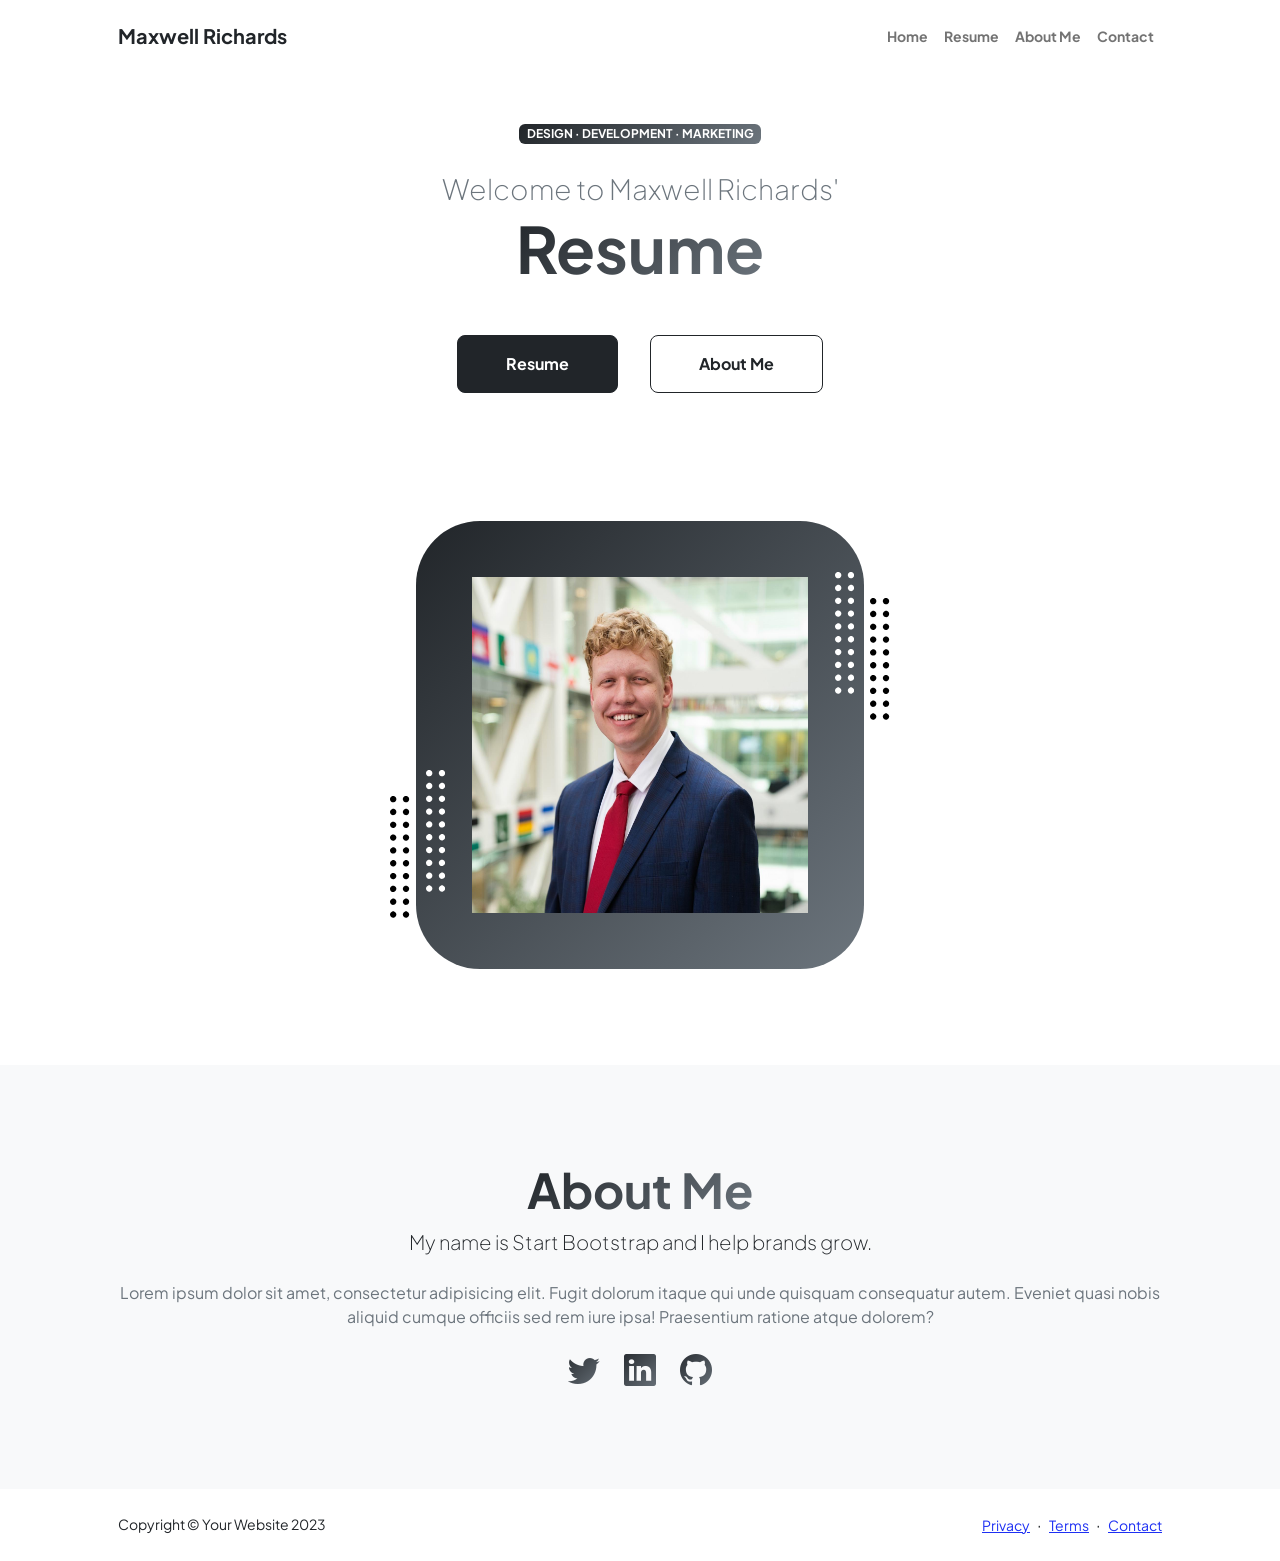
==== commit 56161215: "Made changes to the links in the website. Renamed them to Maxwell RIchards Co-authored-by: Copilot <" ====
--- a/index.html
+++ b/index.html
@@ -22,7 +22,7 @@
             <!-- Navigation-->
             <nav class="navbar navbar-expand-lg navbar-light bg-white py-3">
                 <div class="container px-5">
-                    <a class="navbar-brand" href="index.html"><span class="fw-bolder text-primary">Start Bootstrap</span></a>
+                    <a class="navbar-brand" href="index.html"><span class="fw-bolder text-primary">Maxwell Richards</span></a>
                     <button class="navbar-toggler" type="button" data-bs-toggle="collapse" data-bs-target="#navbarSupportedContent" aria-controls="navbarSupportedContent" aria-expanded="false" aria-label="Toggle navigation"><span class="navbar-toggler-icon"></span></button>
                     <div class="collapse navbar-collapse" id="navbarSupportedContent">
                         <ul class="navbar-nav ms-auto mb-2 mb-lg-0 small fw-bolder">
